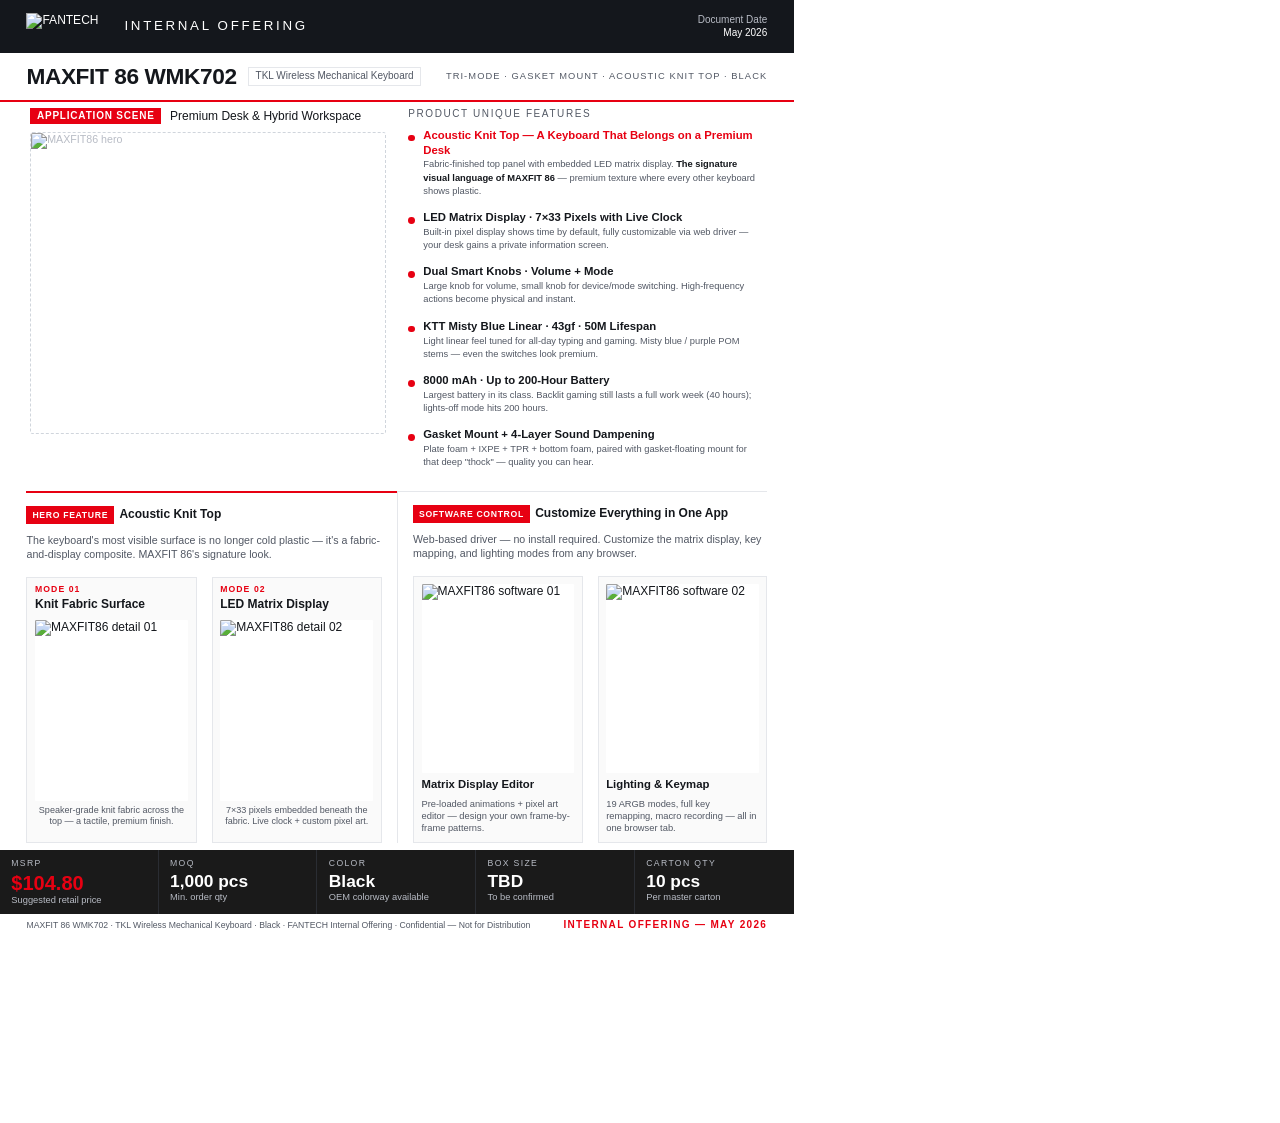
==== master-template.html @ ec5b1709 "migrate: 264.6x396.9mm print format → A4 (210x297mm) - Page size: 264.6x396.9mm → 210x297mm (standar" ====
<!DOCTYPE html>
<html lang="en">
<head>
<meta charset="UTF-8">
<title>MAXFIT 86 WMK702 · Internal Offering</title>
<style>
  :root {
    --primary: #E70012;
    --topbar-bg: #14171C;
    --solution-body: #555;
    --ui-gray: #525864;
    --card-border: #E5E7EB;
    --card-bg: #FAFAFA;
    --dark-text: #14171C;
  }
  @page { size: 210mm 297mm; margin: 0; }
  * { box-sizing: border-box; margin: 0; padding: 0; }
  html, body {
    font-family: 'Poppins', 'Noto Sans CJK SC', sans-serif;
    font-size: 9pt;
    color: #14171C;
    background: #FFFFFF;
    line-height: 1.25;
    font-weight: 400;
  }
  .page {
    width: 210mm;
    height: 297mm;
    padding: 0;
    position: relative;
  }

  /* ============================================ */
  /* TOP BAR                                        */
  /* ============================================ */
  .topbar {
    background: var(--topbar-bg);
    color: #FFFFFF;
    padding: 3.5mm 7mm;
    display: table;
    width: 100%;
  }
  .topbar-left, .topbar-right {
    display: table-cell;
    vertical-align: middle;
  }
  .topbar-right { text-align: right; font-size: 7.5pt; color: #B8BCC5; line-height: 1.3; }
  .topbar-right b { color: #FFFFFF; font-weight: 500; }
  .logo-img {
    height: 7mm;
    vertical-align: middle;
    display: inline-block;
  }
  .topbar-title {
    font-size: 10pt;
    font-weight: 500;
    letter-spacing: 2pt;
    color: #FFFFFF;
    vertical-align: middle;
    margin-left: 6mm;
  }

  /* ============================================ */
  /* TITLE STRIP                                    */
  /* ============================================ */
  .title-strip {
    padding: 2.5mm 7mm;
    border-bottom: 1.5pt solid var(--primary);
    display: table;
    width: 100%;
  }
  .title-left, .title-right {
    display: table-cell;
    vertical-align: middle;
  }
  .product-name {
    font-size: 17pt;
    font-weight: 700;
    letter-spacing: -0.3pt;
    color: #14171C;
    vertical-align: middle;
  }
  .product-category {
    display: inline-block;
    border: 1pt solid #E5E7EB;
    background: #FFFFFF;
    color: #525864;
    font-size: 7.5pt;
    padding: 1.5pt 5pt;
    margin-left: 6pt;
    vertical-align: middle;
    font-weight: 400;
  }
  .title-right {
    text-align: right;
    font-size: 7pt;
    color: #525864;
    letter-spacing: 0.8pt;
    font-weight: 400;
  }

  /* ============================================ */
  /* HERO BLOCK                                     */
  /* ============================================ */
  .hero-block {
    padding: 1.5mm 8mm 0;
    display: table;
    width: 100%;
  }
  .hero-left, .hero-right {
    display: table-cell;
    vertical-align: top;
  }
  .hero-left { width: 50%; padding-right: 3mm; }
  .hero-right { width: 50%; padding-left: 3mm; }
  .scene-tag {
    display: inline-block;
    background: var(--primary);
    color: #FFFFFF;
    font-size: 7.5pt;
    font-weight: 600;
    padding: 1.5pt 5pt;
    letter-spacing: 0.6pt;
    vertical-align: middle;
  }
  .scene-caption {
    font-size: 9pt;
    font-weight: 500;
    color: #14171C;
    margin-left: 4pt;
    vertical-align: middle;
  }
  .hero-img-placeholder {
    width: 100%;
    height: 80mm;
    background: #FFFFFF;
    border: 1pt dashed #D0D5DC;
    border-radius: 2pt;
    display: table;
    color: #B8BCC5;
    font-size: 8pt;
    margin-top: 2mm;
    overflow: hidden;
  }
  .hero-fit, .mode-fit, .sw-fit {
    width: 100%;
    height: 100%;
    display: block;
    background: #FFFFFF;
    object-fit: contain;
    object-position: center center;
    align-self: center;
    justify-self: center;
    margin: auto;
  }
  .hero-img-placeholder .img-inner {
    display: table-cell;
    vertical-align: middle;
    text-align: center;
  }
  .img-inner .label {
    font-weight: 600;
    color: #C8CDD3;
    letter-spacing: 1.2pt;
    font-size: 7.5pt;
  }
  .img-inner .hint {
    font-size: 7pt;
    color: #D0D5DC;
    margin-top: 2pt;
    font-weight: 400;
  }
  .features-title {
    font-size: 7.5pt;
    font-weight: 500;
    color: #525864;
    letter-spacing: 1.2pt;
    margin-bottom: 2mm;
  }
  .feature-item {
    margin-bottom: 3.2mm;
    padding-left: 4mm;
    position: relative;
  }
  .feature-item::before {
    content: '';
    width: 1.8mm;
    height: 1.8mm;
    background: var(--primary);
    position: absolute;
    left: 0;
    top: 1.8mm;
    border-radius: 50%;
  }
  .feature-name {
    font-size: 8.5pt;
    font-weight: 600;
    color: #14171C;
    margin-bottom: 0.8pt;
    line-height: 1.3;
  }
  .feature-name.red { color: var(--primary); }
  .feature-desc {
    font-size: 7pt;
    color: #525864;
    line-height: 1.42;
    font-weight: 400;
  }
  .feature-desc b { color: #14171C; font-weight: 600; }

  /* ============================================ */
  /* FEATURE ROW                                    */
  /* ============================================ */
  .feature-row {
    padding: 0 7mm;
    width: 100%;
  }
  .feature-row-inner {
    padding-top: 2.5mm;
    display: grid;
    grid-template-columns: minmax(0, 1fr) minmax(0, 1fr);
    align-items: stretch;
    width: 100%;
  }
  .fr-left {
    border-top: 2pt solid var(--primary);
    padding-top: 2.5mm;
    padding-right: 4mm;
  }
  .fr-right {
    border-top: 1pt solid #E5E7EB;
    padding-top: 2.5mm;
    padding-left: 4mm;
    border-left: 1pt solid #E5E7EB;
  }
  .fr-left, .fr-right {
    display: flex;
    flex-direction: column;
    min-width: 0;
  }
  .feature-header {
    display: flex;
    align-items: center;
    gap: 4pt;
    min-height: 6.5mm;
  }
  .feature-label {
    display: inline-flex;
    align-items: center;
    justify-content: center;
    background: var(--primary);
    color: #FFFFFF;
    font-size: 6.5pt;
    font-weight: 600;
    padding: 1.5pt 4.5pt;
    letter-spacing: 0.5pt;
    min-height: 4.8mm;
    line-height: 1;
    text-align: center;
    flex: 0 0 auto;
  }
  .feature-headline {
    display: inline-flex;
    align-items: center;
    font-size: 9pt;
    font-weight: 700;
    color: #14171C;
    min-height: 4.8mm;
    white-space: nowrap;
  }
  .feature-sub {
    font-size: 8pt;
    color: #525864;
    margin: 1.5mm 0 2mm;
    font-weight: 400;
    line-height: 1.35;
  }

  /* ── MODE cards (MODE 01 / MODE 02) ── */
  .mode-row {
    display: grid;
    grid-template-columns: repeat(2, minmax(0, 1fr));
    column-gap: 4mm;
    width: 100%;
    margin-top: auto;
    padding-top: 2mm;
    align-items: start;
  }
  .mode-cell {
    min-width: 0;
  }
  .mode-card {
    background: #FAFAFA;
    border: 1pt solid #E5E7EB;
    padding: 1.8mm 2mm 1.8mm;
    display: flex;
    flex-direction: column;
  }
  .mode-tag {
    font-size: 6.5pt;
    color: var(--primary);
    font-weight: 600;
    letter-spacing: 0.8pt;
    margin-bottom: 0.8mm;
    min-height: 2.5mm;
    display: flex;
    align-items: center;
    line-height: 1;
  }
  .mode-title {
    font-size: 9pt;
    font-weight: 700;
    color: #14171C;
    margin-bottom: 2mm;
    min-height: 10pt;
    display: flex;
    align-items: flex-start;
  }
  .mode-img {
    width: 100%;
    height: 48mm;
    background: #FFFFFF;
    border-radius: 1pt;
    display: flex;
    align-items: center;
    justify-content: center;
    flex: 0 0 48mm;
    margin-bottom: 1mm;
    overflow: hidden;
  }
  .mode-img .img-inner {
    width: 100%;
    height: 100%;
    display: flex;
    align-items: center;
    justify-content: center;
    text-align: center;
    color: #6B6F76;
    font-size: 7pt;
  }
  .mode-desc {
    font-size: 6.8pt;
    color: #525864;
    line-height: 1.25;
    font-weight: 400;
    text-align: center;
    padding: 0 1mm;
    min-height: 8mm;
    display: flex;
    align-items: flex-start;
    justify-content: center;
  }

  /* ── VIEW cards (TOP VIEW / ANGLE VIEW — label only, no title/desc) ── */
  .mode-card.simple-view .mode-title { display: none; }
  .mode-card.simple-view .mode-desc { display: none; }
  .mode-card.simple-view .mode-img {
    flex-basis: 48mm;
    height: 48mm;
    margin-bottom: 0;
  }
  .mode-card.simple-view .mode-tag {
    margin-bottom: 0;
    justify-content: center;
  }

  /* ── SOFTWARE CONTROL cards ── */
  .sw-editor-row {
    display: grid;
    grid-template-columns: repeat(2, minmax(0, 1fr));
    column-gap: 4mm;
    width: 100%;
    margin-top: auto;
    padding-top: 2mm;
    align-items: start;
  }
  .sw-editor-cell {
    min-width: 0;
  }
  .sw-editor-card {
    background: #FAFAFA;
    border: 1pt solid #E5E7EB;
    padding: 2mm 2mm 2mm;
    display: flex;
    flex-direction: column;
  }
  .sw-editor-img {
    width: 100%;
    height: 50mm;
    background: #FFFFFF;
    border-radius: 1pt;
    display: flex;
    align-items: center;
    justify-content: center;
    flex: 0 0 50mm;
    margin-bottom: 1mm;
    overflow: hidden;
  }
  .sw-editor-img .img-inner {
    width: 100%;
    height: 100%;
    display: flex;
    align-items: center;
    justify-content: center;
    text-align: center;
    color: #6B6F76;
    font-size: 7pt;
  }
  .sw-editor-name {
    font-size: 8.5pt;
    font-weight: 700;
    color: #14171C;
    margin-bottom: 1pt;
    min-height: 5.5mm;
    display: flex;
    align-items: flex-start;
  }
  .sw-editor-desc {
    font-size: 7pt;
    color: #525864;
    line-height: 1.25;
    font-weight: 400;
  }

  /* ── No-SW right column: vertical feature list ── */
  .fr-right .highlight-label {
    font-size: 7.5pt;
    font-weight: 600;
    color: #14171C;
    letter-spacing: 1.2pt;
    margin-bottom: 2mm;
  }
  .fr-right .highlight-list {
    flex: 1;
  }
  .fr-right .highlight-list .feature-item {
    margin-bottom: 2.5mm;
  }

  /* ============================================ */
  /* PRICE STRIP                                    */
  /* ============================================ */
  .price-strip {
    background: #1A1A1A;
    margin-top: 2mm;
    display: table;
    width: 100%;
    table-layout: fixed;
  }
  .price-cell {
    display: table-cell;
    padding: 2mm 3mm;
    vertical-align: top;
    border-right: 1pt solid #2A2D33;
  }
  .price-cell:last-child { border-right: none; }
  .price-label {
    font-size: 6.5pt;
    color: #B8BCC5;
    letter-spacing: 1pt;
    font-weight: 500;
    margin-bottom: 0.8mm;
  }
  .price-value {
    font-size: 13pt;
    font-weight: 700;
    color: #FFFFFF;
    line-height: 1.1;
  }
  .price-value.red { color: var(--primary); font-size: 15pt; }
  .price-suffix {
    font-size: 7pt;
    color: #B8BCC5;
    margin-top: 1pt;
    font-weight: 400;
  }

  /* ============================================ */
  /* FOOTER                                         */
  /* ============================================ */
  .footer {
    padding: 1.5mm 7mm 3mm;
    display: table;
    width: 100%;
    font-size: 6.5pt;
    color: #525864;
    line-height: 1;
  }
  .footer-left, .footer-right {
    display: table-cell;
    vertical-align: middle;
  }
  .footer-right {
    text-align: right;
    color: var(--primary);
    font-weight: 800;
    letter-spacing: 1pt;
    font-size: 7.5pt;
  }
</style>
</head>
<body>
<div class="page">

  <div class="topbar">
    <div class="topbar-left">
      <img class="logo-img" src="E:/GitHub/github_repo/brand-assets/logo/gaming2.png" alt="FANTECH">
      <span class="topbar-title">INTERNAL OFFERING</span>
    </div>
    <div class="topbar-right">Document Date<br><b>May 2026</b></div>
  </div>

  <div class="title-strip">
    <div class="title-left">
      <span class="product-name">MAXFIT 86 WMK702</span>
      <span class="product-category">TKL Wireless Mechanical Keyboard</span>
    </div>
    <div class="title-right">TRI-MODE · GASKET MOUNT · ACOUSTIC KNIT TOP · BLACK</div>
  </div>

  <div class="hero-block">
    <div class="hero-left">
      <div>
        <span class="scene-tag">APPLICATION SCENE</span>
        <span class="scene-caption">Premium Desk &amp; Hybrid Workspace</span>
      </div>
      <div class="hero-img-placeholder">
        <img class="hero-fit" src="E:/GitHub/github_repo/output/MAXFIT86_hero.png" alt="MAXFIT86 hero">
      </div>
    </div>
    <div class="hero-right">
      <div class="features-title">PRODUCT UNIQUE FEATURES</div>
      <div class="feature-item">
        <div class="feature-name red">Acoustic Knit Top — A Keyboard That Belongs on a Premium Desk</div>
        <div class="feature-desc">Fabric-finished top panel with embedded LED matrix display. <b>The signature visual language of MAXFIT 86</b> — premium texture where every other keyboard shows plastic.</div>
      </div>
      <div class="feature-item">
        <div class="feature-name">LED Matrix Display · 7×33 Pixels with Live Clock</div>
        <div class="feature-desc">Built-in pixel display shows time by default, fully customizable via web driver — your desk gains a private information screen.</div>
      </div>
      <div class="feature-item">
        <div class="feature-name">Dual Smart Knobs · Volume + Mode</div>
        <div class="feature-desc">Large knob for volume, small knob for device/mode switching. High-frequency actions become physical and instant.</div>
      </div>
      <div class="feature-item">
        <div class="feature-name">KTT Misty Blue Linear · 43gf · 50M Lifespan</div>
        <div class="feature-desc">Light linear feel tuned for all-day typing and gaming. Misty blue / purple POM stems — even the switches look premium.</div>
      </div>
      <div class="feature-item">
        <div class="feature-name">8000 mAh · Up to 200-Hour Battery</div>
        <div class="feature-desc">Largest battery in its class. Backlit gaming still lasts a full work week (40 hours); lights-off mode hits 200 hours.</div>
      </div>
      <div class="feature-item">
        <div class="feature-name">Gasket Mount + 4-Layer Sound Dampening</div>
        <div class="feature-desc">Plate foam + IXPE + TPR + bottom foam, paired with gasket-floating mount for that deep "thock" — quality you can hear.</div>
      </div>
    </div>
  </div>

  <div class="feature-row">
   <div class="feature-row-inner">
    <div class="fr-left">
      <div class="feature-header">
        <span class="feature-label">HERO FEATURE</span>
        <span class="feature-headline">Acoustic Knit Top</span>
      </div>
      <div class="feature-sub">The keyboard's most visible surface is no longer cold plastic — it's a fabric-and-display composite. MAXFIT 86's signature look.</div>
      <div class="mode-row">
        <div class="mode-cell">
          <div class="mode-card">
            <div class="mode-tag">MODE 01</div>
            <div class="mode-title">Knit Fabric Surface</div>
            <div class="mode-img"><img class="mode-fit" src="E:/GitHub/github_repo/output/MAXFIT86_detail_01.png" alt="MAXFIT86 detail 01"></div>
            <div class="mode-desc">Speaker-grade knit fabric across the top — a tactile, premium finish.</div>
          </div>
        </div>
        <div class="mode-cell">
          <div class="mode-card">
            <div class="mode-tag">MODE 02</div>
            <div class="mode-title">LED Matrix Display</div>
            <div class="mode-img"><img class="mode-fit" src="E:/GitHub/github_repo/output/MAXFIT86_detail_02.png" alt="MAXFIT86 detail 02"></div>
            <div class="mode-desc">7×33 pixels embedded beneath the fabric. Live clock + custom pixel art.</div>
          </div>
        </div>
      </div>
    </div>
    <div class="fr-right">
      <div class="feature-header">
        <span class="feature-label">SOFTWARE CONTROL</span>
        <span class="feature-headline">Customize Everything in One App</span>
      </div>
      <div class="feature-sub">Web-based driver — no install required. Customize the matrix display, key mapping, and lighting modes from any browser.</div>
      <div class="sw-editor-row">
        <div class="sw-editor-cell">
          <div class="sw-editor-card">
            <div class="sw-editor-img"><img class="sw-fit" src="E:/GitHub/github_repo/output/MAXFIT86_sw_01.png" alt="MAXFIT86 software 01"></div>
            <div class="sw-editor-name">Matrix Display Editor</div>
            <div class="sw-editor-desc">Pre-loaded animations + pixel art editor — design your own frame-by-frame patterns.</div>
          </div>
        </div>
        <div class="sw-editor-cell">
          <div class="sw-editor-card">
            <div class="sw-editor-img"><img class="sw-fit" src="E:/GitHub/github_repo/output/MAXFIT86_sw_02.png" alt="MAXFIT86 software 02"></div>
            <div class="sw-editor-name">Lighting &amp; Keymap</div>
            <div class="sw-editor-desc">19 ARGB modes, full key remapping, macro recording — all in one browser tab.</div>
          </div>
        </div>
      </div>
    </div>
   </div>
  </div>

  <div class="price-strip">
    <div class="price-cell">
      <div class="price-label">MSRP</div>
      <div class="price-value red">$104.80</div>
      <div class="price-suffix">Suggested retail price</div>
    </div>
    <div class="price-cell">
      <div class="price-label">MOQ</div>
      <div class="price-value">1,000 pcs</div>
      <div class="price-suffix">Min. order qty</div>
    </div>
    <div class="price-cell">
      <div class="price-label">COLOR</div>
      <div class="price-value">Black</div>
      <div class="price-suffix">OEM colorway available</div>
    </div>
    <div class="price-cell">
      <div class="price-label">BOX SIZE</div>
      <div class="price-value">TBD</div>
      <div class="price-suffix">To be confirmed</div>
    </div>
    <div class="price-cell">
      <div class="price-label">CARTON QTY</div>
      <div class="price-value">10 pcs</div>
      <div class="price-suffix">Per master carton</div>
    </div>
  </div>

  <div class="footer">
    <div class="footer-left">MAXFIT 86 WMK702 · TKL Wireless Mechanical Keyboard · Black · FANTECH Internal Offering · Confidential — Not for Distribution</div>
    <div class="footer-right">INTERNAL OFFERING — MAY 2026</div>
  </div>

</div>
</body>
</html>
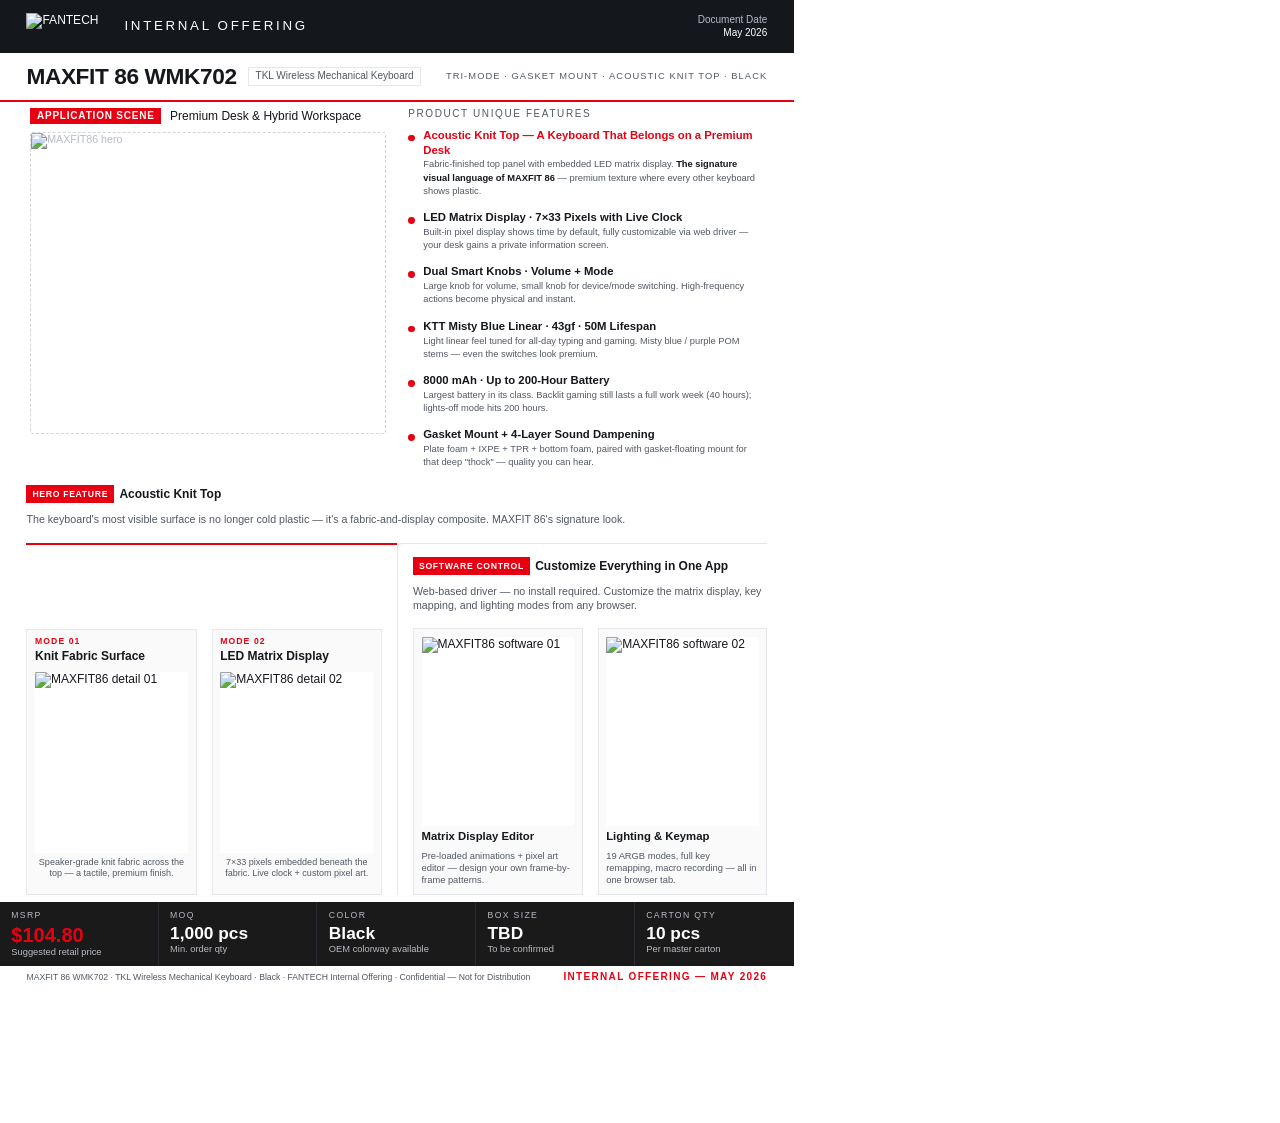
==== commit 12b6ed64: "refactor: move hero feature between hero block and red line Pull HERO FEATURE (label + headline + le" ====
--- a/master-template.html
+++ b/master-template.html
@@ -209,6 +209,17 @@
   .feature-desc b { color: #14171C; font-weight: 600; }
 
   /* ============================================ */
+  /* HERO FEATURE STRIP                              */
+  /* ============================================ */
+  .hero-feature-strip {
+    padding: 0 7mm;
+    width: 100%;
+  }
+  .hfs-inner {
+    padding-top: 0;
+  }
+
+  /* ============================================ */
   /* FEATURE ROW                                    */
   /* ============================================ */
   .feature-row {
@@ -557,14 +568,19 @@
     </div>
   </div>
 
+  <div class="hero-feature-strip">
+   <div class="hfs-inner">
+    <div class="feature-header">
+      <span class="feature-label">HERO FEATURE</span>
+      <span class="feature-headline">Acoustic Knit Top</span>
+    </div>
+    <div class="feature-sub">The keyboard's most visible surface is no longer cold plastic — it's a fabric-and-display composite. MAXFIT 86's signature look.</div>
+   </div>
+  </div>
+
   <div class="feature-row">
    <div class="feature-row-inner">
     <div class="fr-left">
-      <div class="feature-header">
-        <span class="feature-label">HERO FEATURE</span>
-        <span class="feature-headline">Acoustic Knit Top</span>
-      </div>
-      <div class="feature-sub">The keyboard's most visible surface is no longer cold plastic — it's a fabric-and-display composite. MAXFIT 86's signature look.</div>
       <div class="mode-row">
         <div class="mode-cell">
           <div class="mode-card">
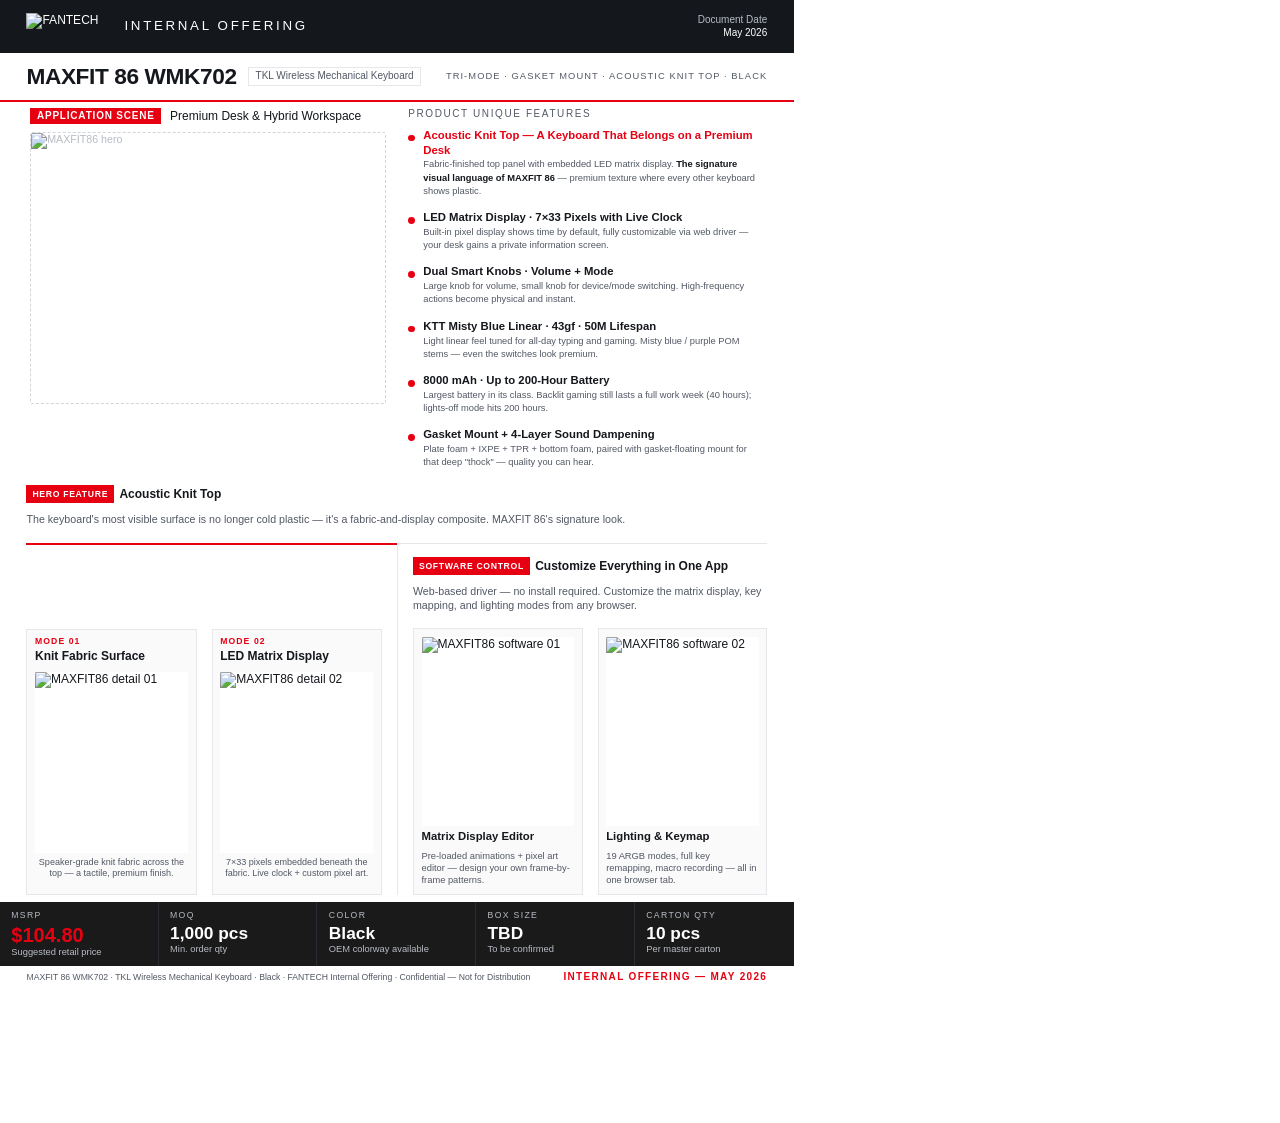
==== commit 53fa09ef: "fix: reduce image heights to fit A4 page after hero-feature-strip addition Hero: 80→72mm, Mode: 48→4" ====
--- a/master-template.html
+++ b/master-template.html
@@ -132,7 +132,7 @@
   }
   .hero-img-placeholder {
     width: 100%;
-    height: 80mm;
+    height: 72mm;
     background: #FFFFFF;
     border: 1pt dashed #D0D5DC;
     border-radius: 2pt;
@@ -329,7 +329,7 @@
   }
   .mode-img {
     width: 100%;
-    height: 48mm;
+    height: 44mm;
     background: #FFFFFF;
     border-radius: 1pt;
     display: flex;
@@ -367,7 +367,7 @@
   .mode-card.simple-view .mode-desc { display: none; }
   .mode-card.simple-view .mode-img {
     flex-basis: 48mm;
-    height: 48mm;
+    height: 44mm;
     margin-bottom: 0;
   }
   .mode-card.simple-view .mode-tag {
@@ -397,7 +397,7 @@
   }
   .sw-editor-img {
     width: 100%;
-    height: 50mm;
+    height: 46mm;
     background: #FFFFFF;
     border-radius: 1pt;
     display: flex;
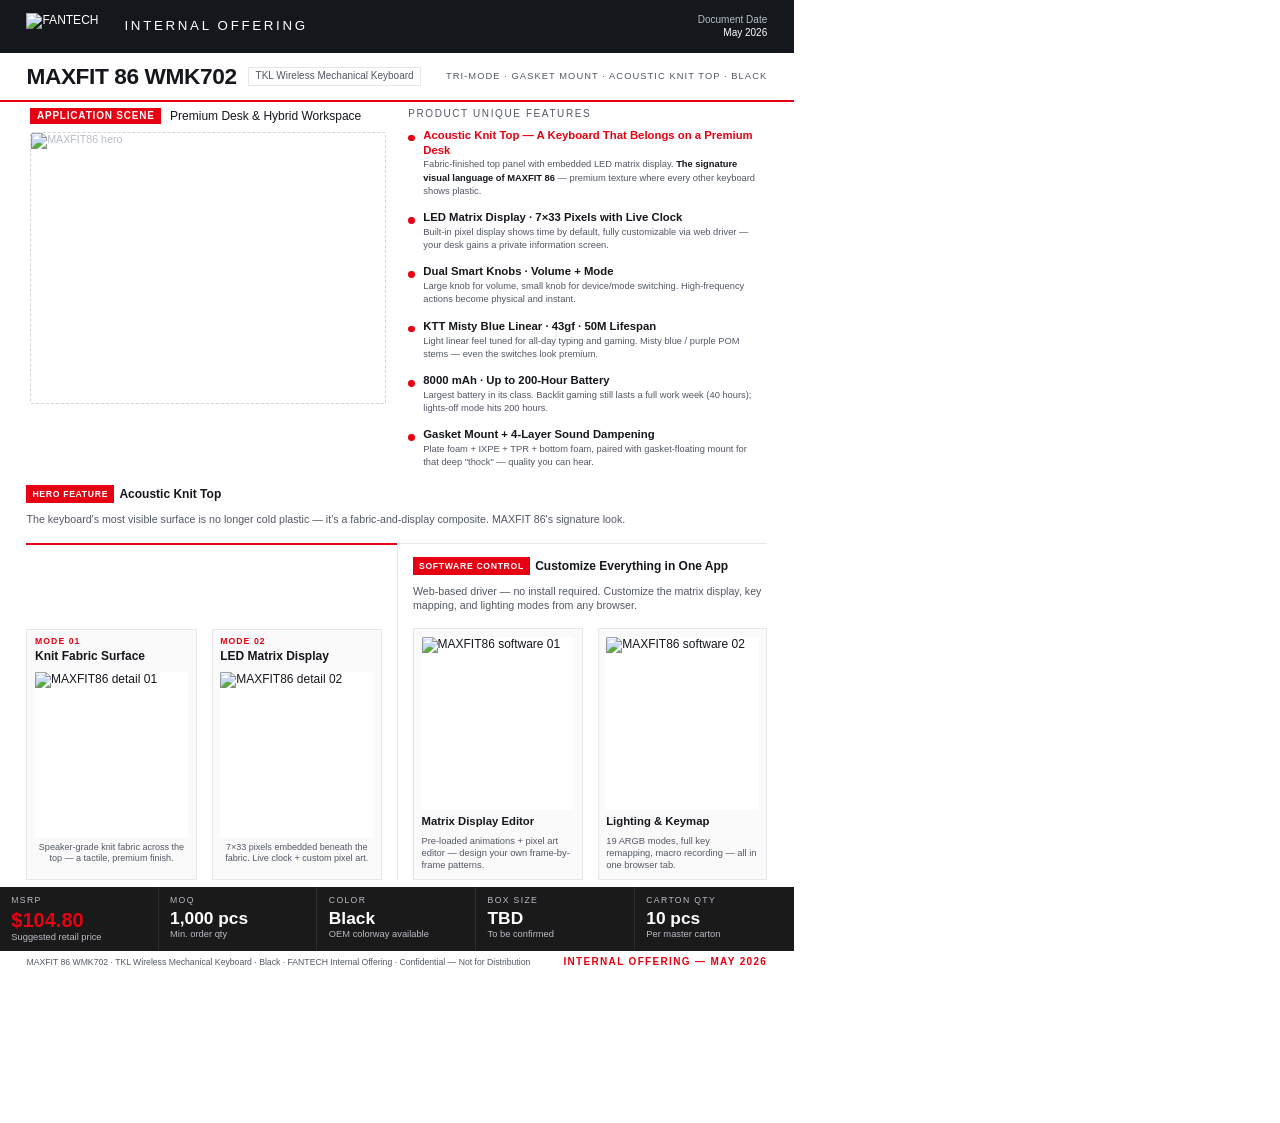
==== commit f88a87f0: "fix: also update flex-basis heights, missed by first sed pass" ====
--- a/master-template.html
+++ b/master-template.html
@@ -335,7 +335,7 @@
     display: flex;
     align-items: center;
     justify-content: center;
-    flex: 0 0 48mm;
+    flex: 0 0 44mm;
     margin-bottom: 1mm;
     overflow: hidden;
   }
@@ -366,7 +366,7 @@
   .mode-card.simple-view .mode-title { display: none; }
   .mode-card.simple-view .mode-desc { display: none; }
   .mode-card.simple-view .mode-img {
-    flex-basis: 48mm;
+    flex-basis: 44mm;
     height: 44mm;
     margin-bottom: 0;
   }
@@ -403,7 +403,7 @@
     display: flex;
     align-items: center;
     justify-content: center;
-    flex: 0 0 50mm;
+    flex: 0 0 46mm;
     margin-bottom: 1mm;
     overflow: hidden;
   }
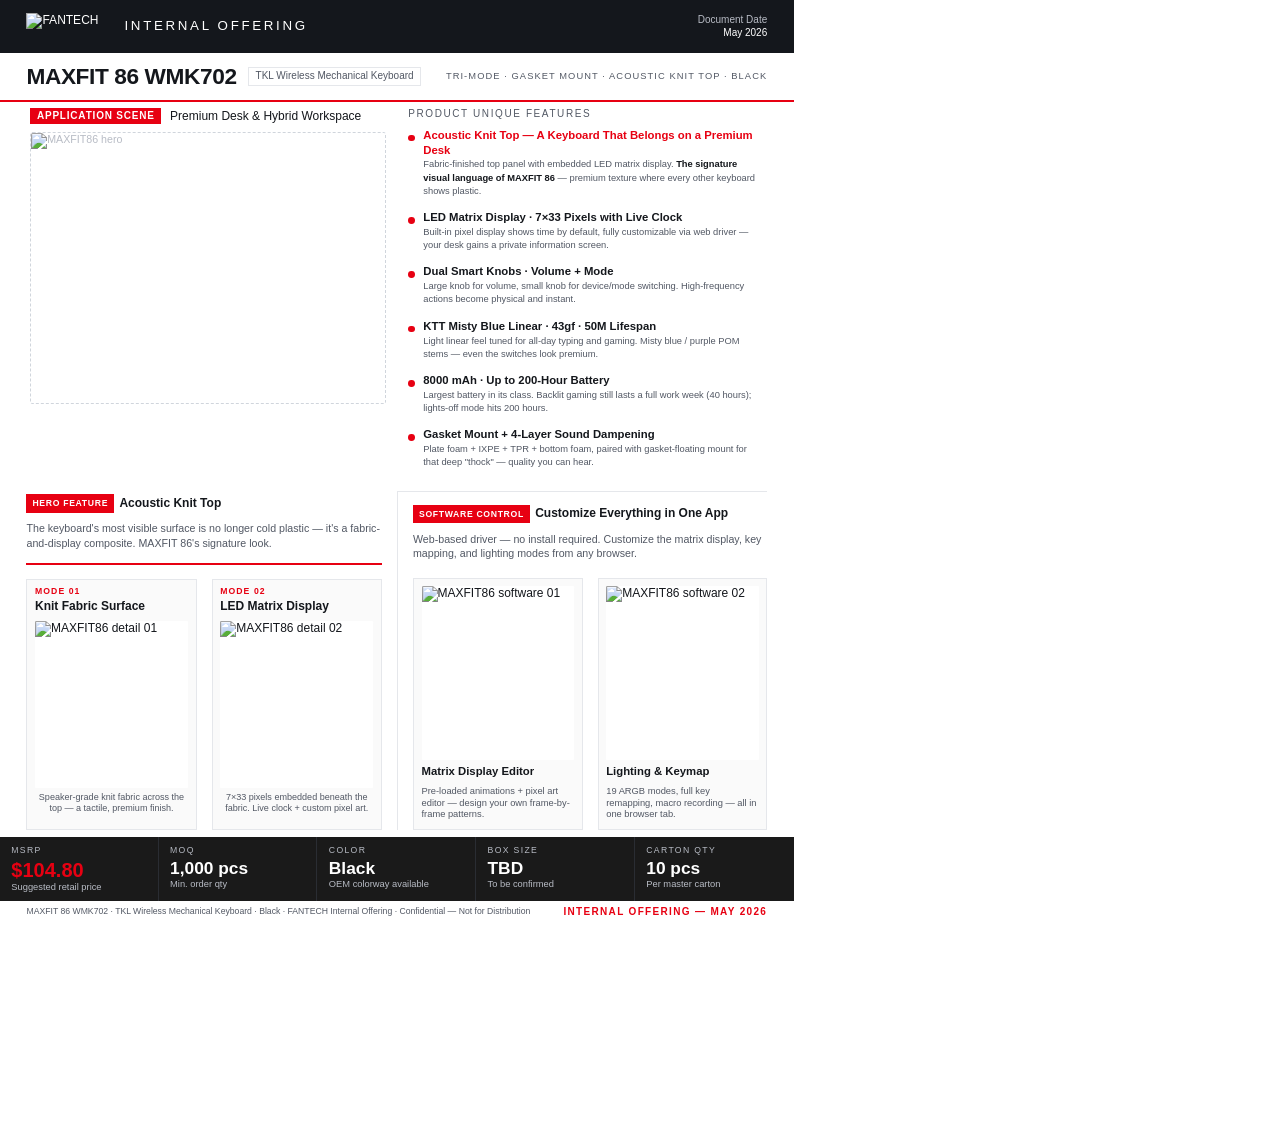
==== commit 5710c164: "fix: move hero feature back to left column, separated by internal red divider - Removed full-width h" ====
--- a/master-template.html
+++ b/master-template.html
@@ -209,17 +209,6 @@
   .feature-desc b { color: #14171C; font-weight: 600; }
 
   /* ============================================ */
-  /* HERO FEATURE STRIP                              */
-  /* ============================================ */
-  .hero-feature-strip {
-    padding: 0 7mm;
-    width: 100%;
-  }
-  .hfs-inner {
-    padding-top: 0;
-  }
-
-  /* ============================================ */
   /* FEATURE ROW                                    */
   /* ============================================ */
   .feature-row {
@@ -234,8 +223,7 @@
     width: 100%;
   }
   .fr-left {
-    border-top: 2pt solid var(--primary);
-    padding-top: 2.5mm;
+    padding-top: 0;
     padding-right: 4mm;
   }
   .fr-right {
@@ -248,6 +236,11 @@
     display: flex;
     flex-direction: column;
     min-width: 0;
+  }
+  .fr-divider {
+    border-top: 2pt solid var(--primary);
+    margin-top: 1.5mm;
+    margin-bottom: 1.5mm;
   }
   .feature-header {
     display: flex;
@@ -568,19 +561,15 @@
     </div>
   </div>
 
-  <div class="hero-feature-strip">
-   <div class="hfs-inner">
-    <div class="feature-header">
-      <span class="feature-label">HERO FEATURE</span>
-      <span class="feature-headline">Acoustic Knit Top</span>
-    </div>
-    <div class="feature-sub">The keyboard's most visible surface is no longer cold plastic — it's a fabric-and-display composite. MAXFIT 86's signature look.</div>
-   </div>
-  </div>
-
   <div class="feature-row">
    <div class="feature-row-inner">
     <div class="fr-left">
+      <div class="feature-header">
+        <span class="feature-label">HERO FEATURE</span>
+        <span class="feature-headline">Acoustic Knit Top</span>
+      </div>
+      <div class="feature-sub">The keyboard's most visible surface is no longer cold plastic — it's a fabric-and-display composite. MAXFIT 86's signature look.</div>
+      <div class="fr-divider"></div>
       <div class="mode-row">
         <div class="mode-cell">
           <div class="mode-card">
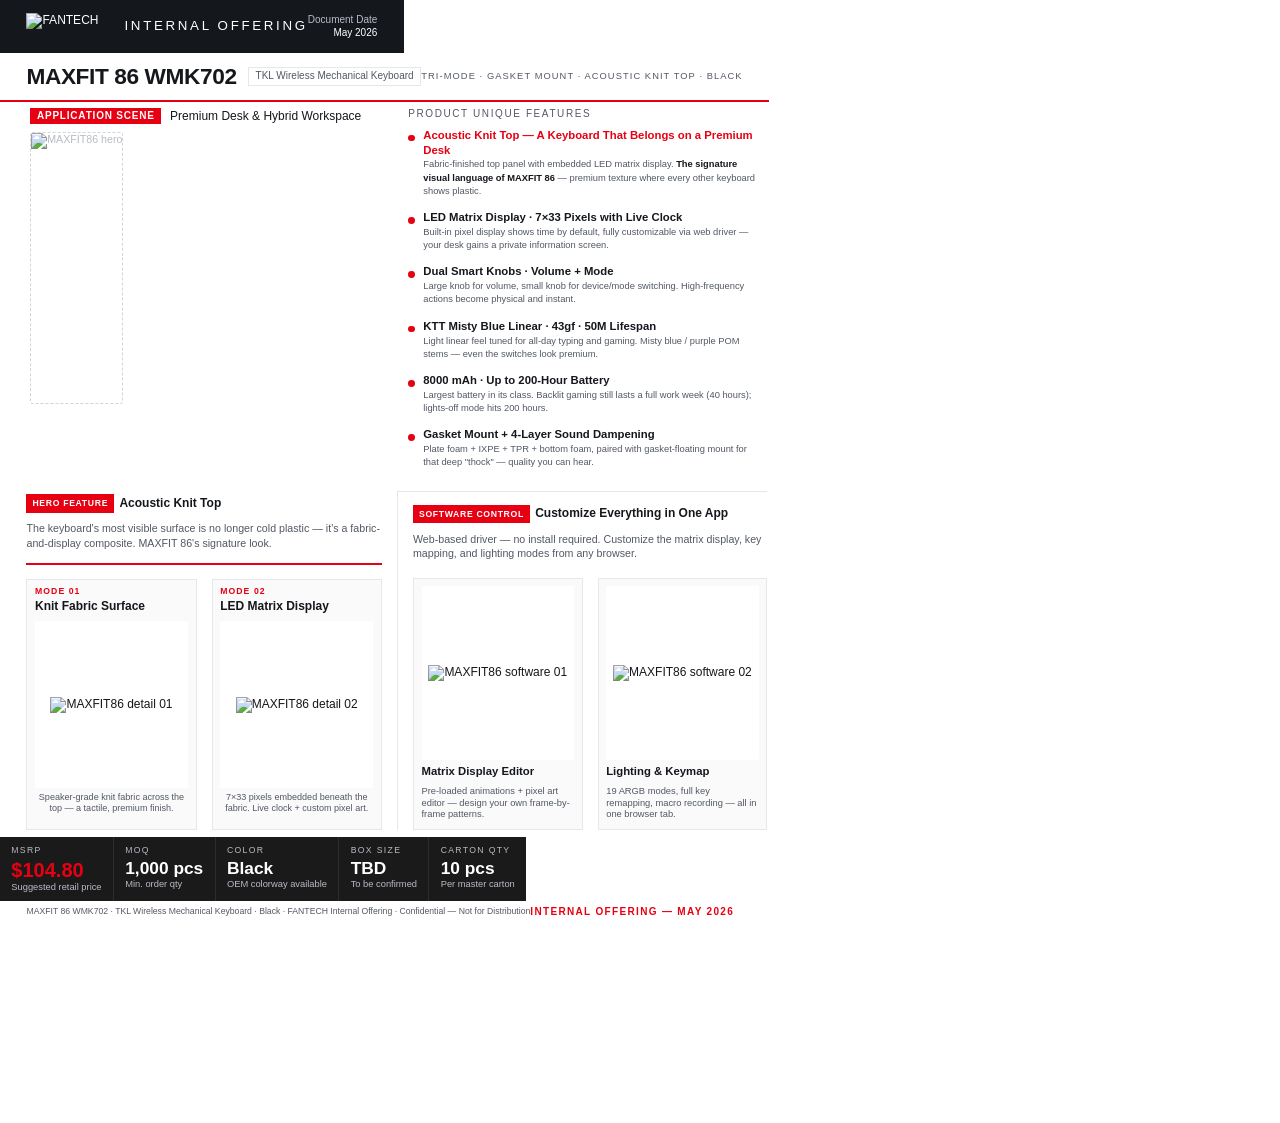
==== commit ae6bd122: "fix: use max-width/max-height instead of width/height for fit-class images Changed .hero-fit, .mode-" ====
--- a/master-template.html
+++ b/master-template.html
@@ -38,7 +38,7 @@
     color: #FFFFFF;
     padding: 3.5mm 7mm;
     display: table;
-    width: 100%;
+    max-width: 100%;
   }
   .topbar-left, .topbar-right {
     display: table-cell;
@@ -67,7 +67,7 @@
     padding: 2.5mm 7mm;
     border-bottom: 1.5pt solid var(--primary);
     display: table;
-    width: 100%;
+    max-width: 100%;
   }
   .title-left, .title-right {
     display: table-cell;
@@ -105,7 +105,7 @@
   .hero-block {
     padding: 1.5mm 8mm 0;
     display: table;
-    width: 100%;
+    max-width: 100%;
   }
   .hero-left, .hero-right {
     display: table-cell;
@@ -131,7 +131,7 @@
     vertical-align: middle;
   }
   .hero-img-placeholder {
-    width: 100%;
+    max-width: 100%;
     height: 72mm;
     background: #FFFFFF;
     border: 1pt dashed #D0D5DC;
@@ -143,8 +143,8 @@
     overflow: hidden;
   }
   .hero-fit, .mode-fit, .sw-fit {
-    width: 100%;
-    height: 100%;
+    max-width: 100%;
+    max-height: 100%;
     display: block;
     background: #FFFFFF;
     object-fit: contain;
@@ -213,14 +213,14 @@
   /* ============================================ */
   .feature-row {
     padding: 0 7mm;
-    width: 100%;
+    max-width: 100%;
   }
   .feature-row-inner {
     padding-top: 2.5mm;
     display: grid;
     grid-template-columns: minmax(0, 1fr) minmax(0, 1fr);
     align-items: stretch;
-    width: 100%;
+    max-width: 100%;
   }
   .fr-left {
     padding-top: 0;
@@ -278,6 +278,8 @@
     margin: 1.5mm 0 2mm;
     font-weight: 400;
     line-height: 1.35;
+    max-height: 12mm;
+    overflow: hidden;
   }
 
   /* ── MODE cards (MODE 01 / MODE 02) ── */
@@ -285,7 +287,7 @@
     display: grid;
     grid-template-columns: repeat(2, minmax(0, 1fr));
     column-gap: 4mm;
-    width: 100%;
+    max-width: 100%;
     margin-top: auto;
     padding-top: 2mm;
     align-items: start;
@@ -321,7 +323,7 @@
     align-items: flex-start;
   }
   .mode-img {
-    width: 100%;
+    max-width: 100%;
     height: 44mm;
     background: #FFFFFF;
     border-radius: 1pt;
@@ -333,8 +335,8 @@
     overflow: hidden;
   }
   .mode-img .img-inner {
-    width: 100%;
-    height: 100%;
+    max-width: 100%;
+    max-height: 100%;
     display: flex;
     align-items: center;
     justify-content: center;
@@ -373,7 +375,7 @@
     display: grid;
     grid-template-columns: repeat(2, minmax(0, 1fr));
     column-gap: 4mm;
-    width: 100%;
+    max-width: 100%;
     margin-top: auto;
     padding-top: 2mm;
     align-items: start;
@@ -389,7 +391,7 @@
     flex-direction: column;
   }
   .sw-editor-img {
-    width: 100%;
+    max-width: 100%;
     height: 46mm;
     background: #FFFFFF;
     border-radius: 1pt;
@@ -401,8 +403,8 @@
     overflow: hidden;
   }
   .sw-editor-img .img-inner {
-    width: 100%;
-    height: 100%;
+    max-width: 100%;
+    max-height: 100%;
     display: flex;
     align-items: center;
     justify-content: center;
@@ -448,7 +450,7 @@
     background: #1A1A1A;
     margin-top: 2mm;
     display: table;
-    width: 100%;
+    max-width: 100%;
     table-layout: fixed;
   }
   .price-cell {
@@ -485,7 +487,7 @@
   .footer {
     padding: 1.5mm 7mm 3mm;
     display: table;
-    width: 100%;
+    max-width: 100%;
     font-size: 6.5pt;
     color: #525864;
     line-height: 1;
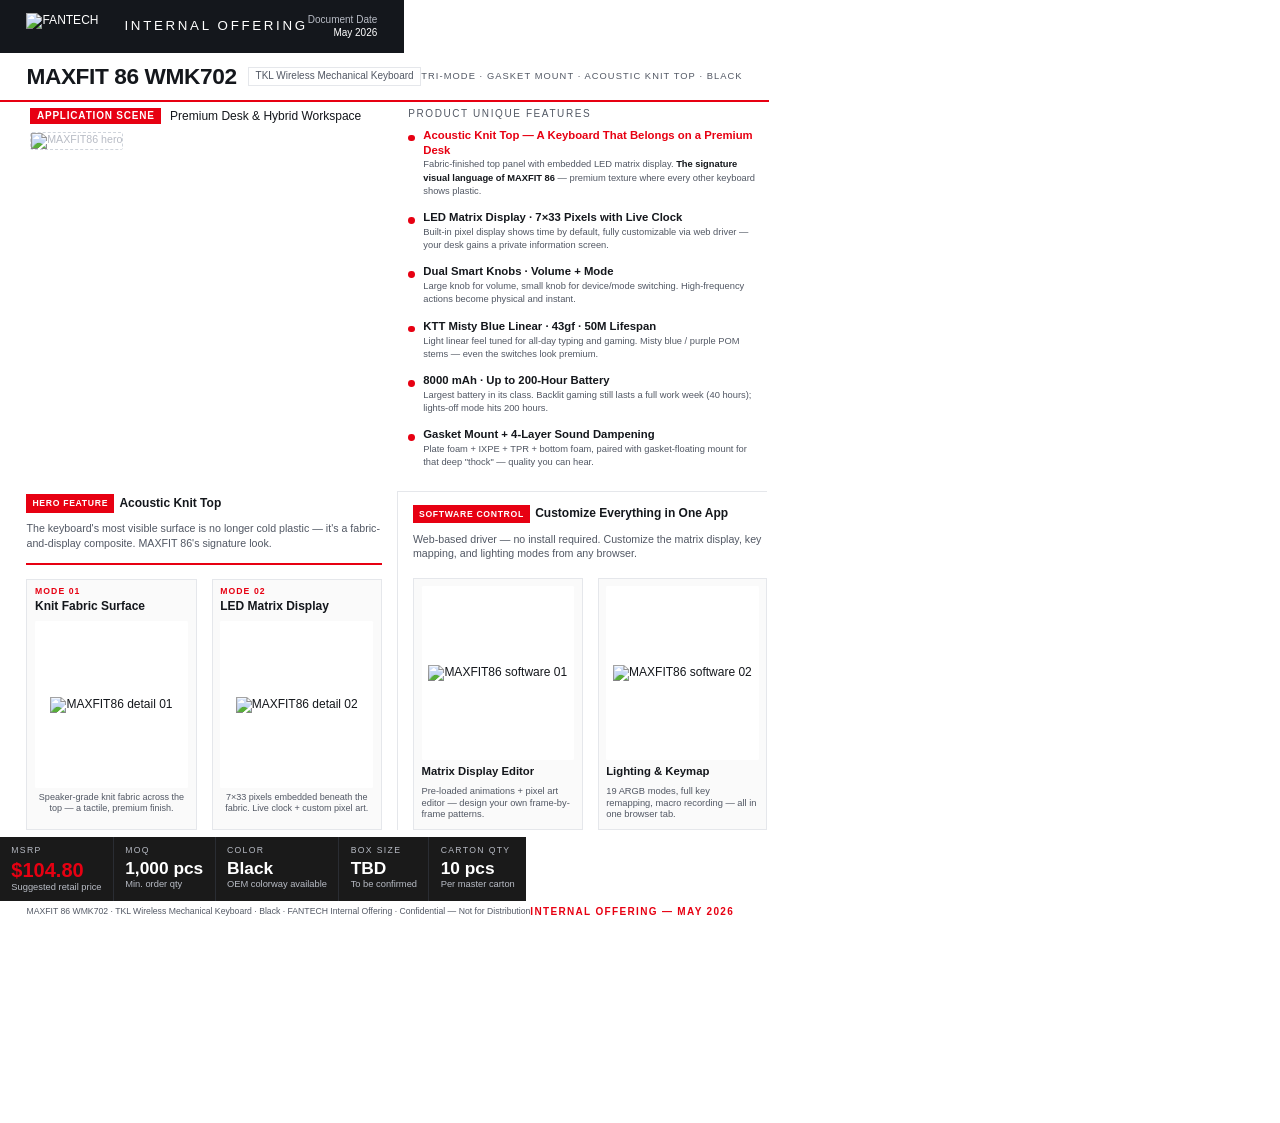
==== commit 619ca3d9: "fix: add hero-img-box to PDF hardening selectors, fix max-width typo" ====
--- a/master-template.html
+++ b/master-template.html
@@ -12,6 +12,9 @@
     --card-border: #E5E7EB;
     --card-bg: #FAFAFA;
     --dark-text: #14171C;
+    --section-gap: 6mm;
+    --card-gap: 4mm;
+    --page-h-pad: 7mm;
   }
   @page { size: 210mm 297mm; margin: 0; }
   * { box-sizing: border-box; margin: 0; padding: 0; }
@@ -132,7 +135,7 @@
   }
   .hero-img-placeholder {
     max-width: 100%;
-    height: 72mm;
+    max-height: 72mm;
     background: #FFFFFF;
     border: 1pt dashed #D0D5DC;
     border-radius: 2pt;
@@ -140,7 +143,6 @@
     color: #B8BCC5;
     font-size: 8pt;
     margin-top: 2mm;
-    overflow: hidden;
   }
   .hero-fit, .mode-fit, .sw-fit {
     max-width: 100%;
